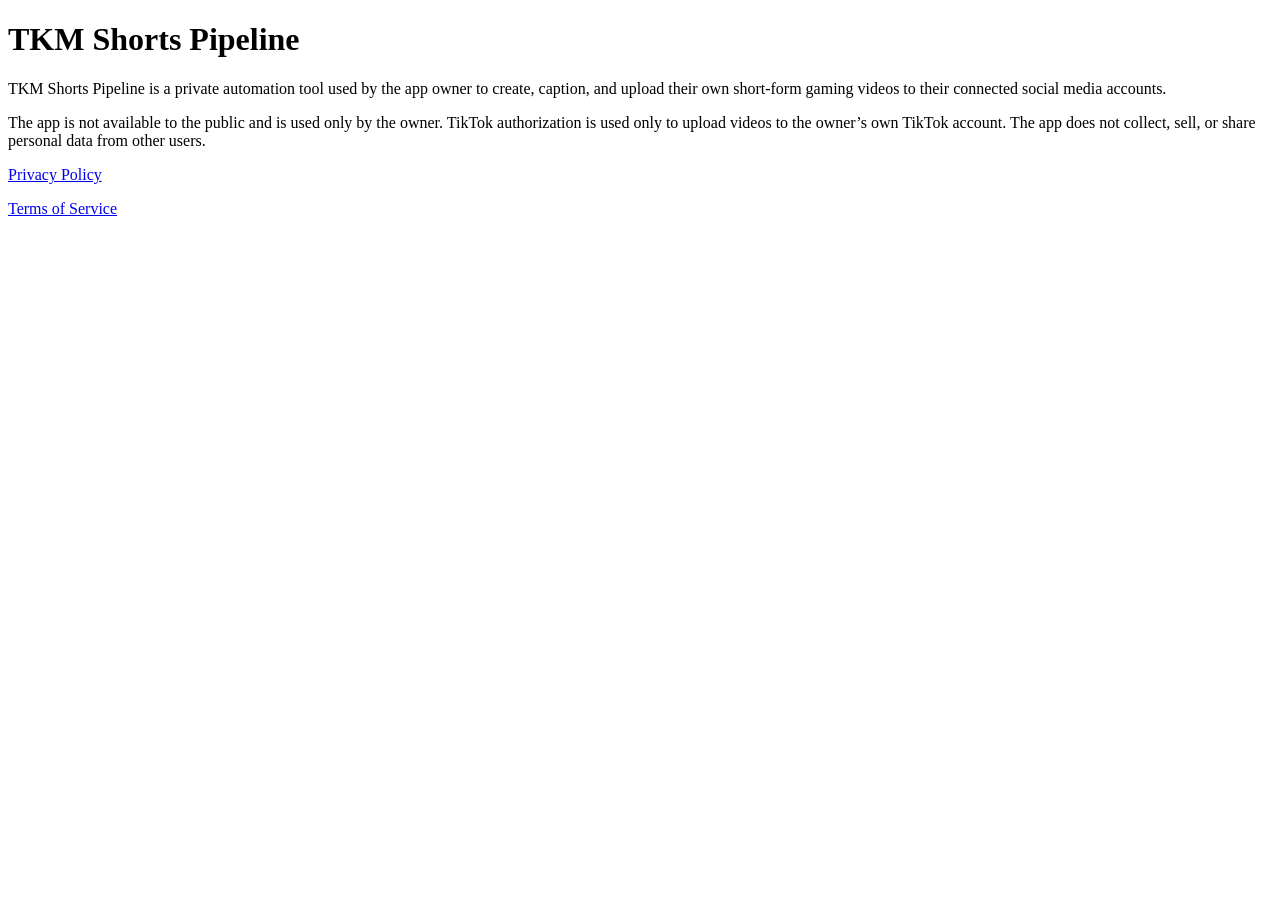
==== index.html @ daf3da97 "Create index.html" ====
<!DOCTYPE html>
<html>
<head>
  <title>TKM Shorts Pipeline</title>
</head>
<body>
  <h1>TKM Shorts Pipeline</h1>
  <p>TKM Shorts Pipeline is a private automation tool used by the app owner to create, caption, and upload their own short-form gaming videos to their connected social media accounts.</p>

  <p>The app is not available to the public and is used only by the owner. TikTok authorization is used only to upload videos to the owner’s own TikTok account. The app does not collect, sell, or share personal data from other users.</p>

  <p><a href="privacy-policy.html">Privacy Policy</a></p>
  <p><a href="terms-of-service.html">Terms of Service</a></p>
</body>
</html>
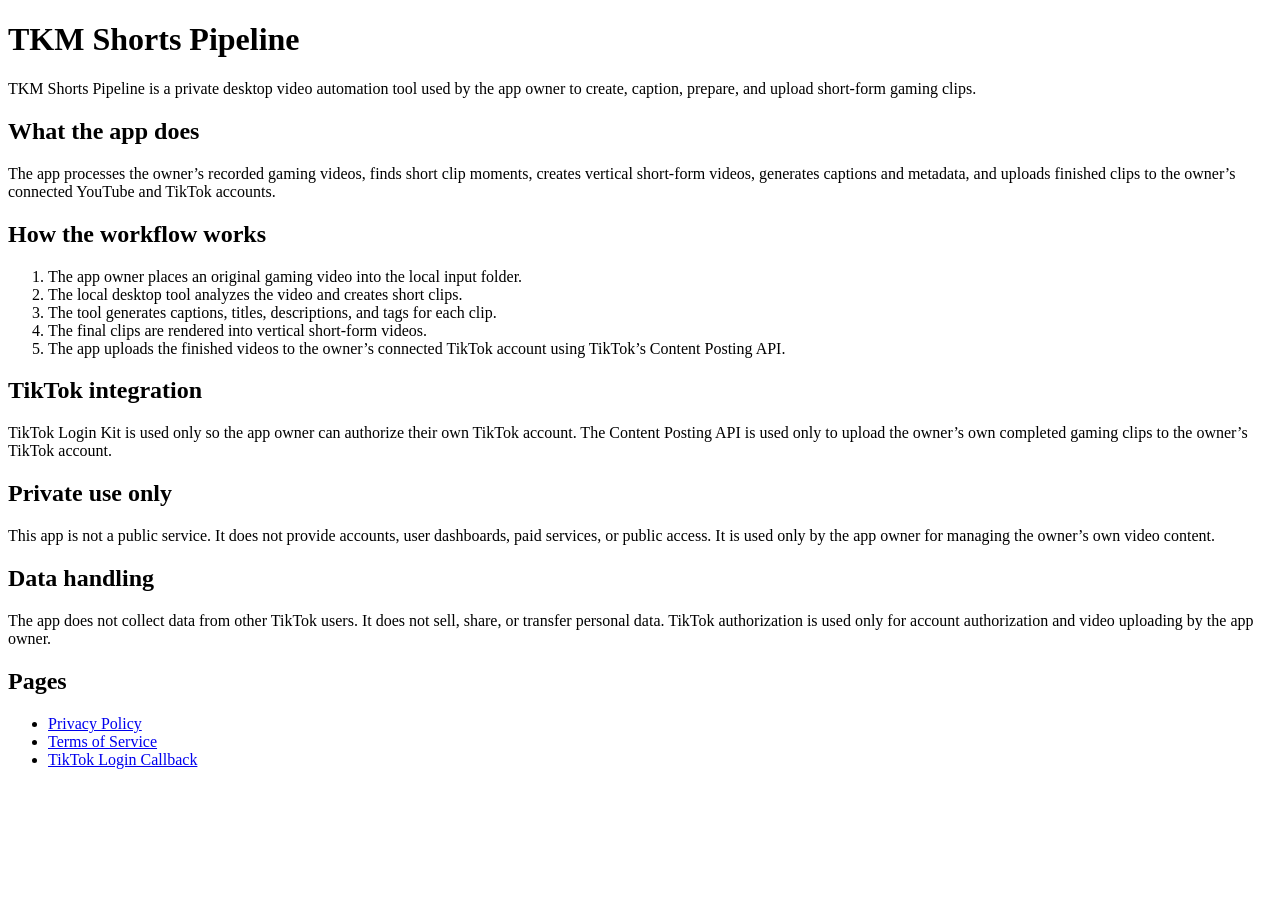
==== commit f1d507c1: "index.html" ====
--- a/index.html
+++ b/index.html
@@ -2,14 +2,58 @@
 <html>
 <head>
   <title>TKM Shorts Pipeline</title>
+  <meta charset="UTF-8">
 </head>
 <body>
   <h1>TKM Shorts Pipeline</h1>
-  <p>TKM Shorts Pipeline is a private automation tool used by the app owner to create, caption, and upload their own short-form gaming videos to their connected social media accounts.</p>
 
-  <p>The app is not available to the public and is used only by the owner. TikTok authorization is used only to upload videos to the owner’s own TikTok account. The app does not collect, sell, or share personal data from other users.</p>
+  <p>
+    TKM Shorts Pipeline is a private desktop video automation tool used by the app owner
+    to create, caption, prepare, and upload short-form gaming clips.
+  </p>
 
-  <p><a href="privacy-policy.html">Privacy Policy</a></p>
-  <p><a href="terms-of-service.html">Terms of Service</a></p>
+  <h2>What the app does</h2>
+  <p>
+    The app processes the owner’s recorded gaming videos, finds short clip moments,
+    creates vertical short-form videos, generates captions and metadata, and uploads
+    finished clips to the owner’s connected YouTube and TikTok accounts.
+  </p>
+
+  <h2>How the workflow works</h2>
+  <ol>
+    <li>The app owner places an original gaming video into the local input folder.</li>
+    <li>The local desktop tool analyzes the video and creates short clips.</li>
+    <li>The tool generates captions, titles, descriptions, and tags for each clip.</li>
+    <li>The final clips are rendered into vertical short-form videos.</li>
+    <li>The app uploads the finished videos to the owner’s connected TikTok account using TikTok’s Content Posting API.</li>
+  </ol>
+
+  <h2>TikTok integration</h2>
+  <p>
+    TikTok Login Kit is used only so the app owner can authorize their own TikTok account.
+    The Content Posting API is used only to upload the owner’s own completed gaming clips
+    to the owner’s TikTok account.
+  </p>
+
+  <h2>Private use only</h2>
+  <p>
+    This app is not a public service. It does not provide accounts, user dashboards,
+    paid services, or public access. It is used only by the app owner for managing
+    the owner’s own video content.
+  </p>
+
+  <h2>Data handling</h2>
+  <p>
+    The app does not collect data from other TikTok users. It does not sell, share,
+    or transfer personal data. TikTok authorization is used only for account authorization
+    and video uploading by the app owner.
+  </p>
+
+  <h2>Pages</h2>
+  <ul>
+    <li><a href="privacy-policy.html">Privacy Policy</a></li>
+    <li><a href="terms-of-service.html">Terms of Service</a></li>
+    <li><a href="callback.html">TikTok Login Callback</a></li>
+  </ul>
 </body>
 </html>
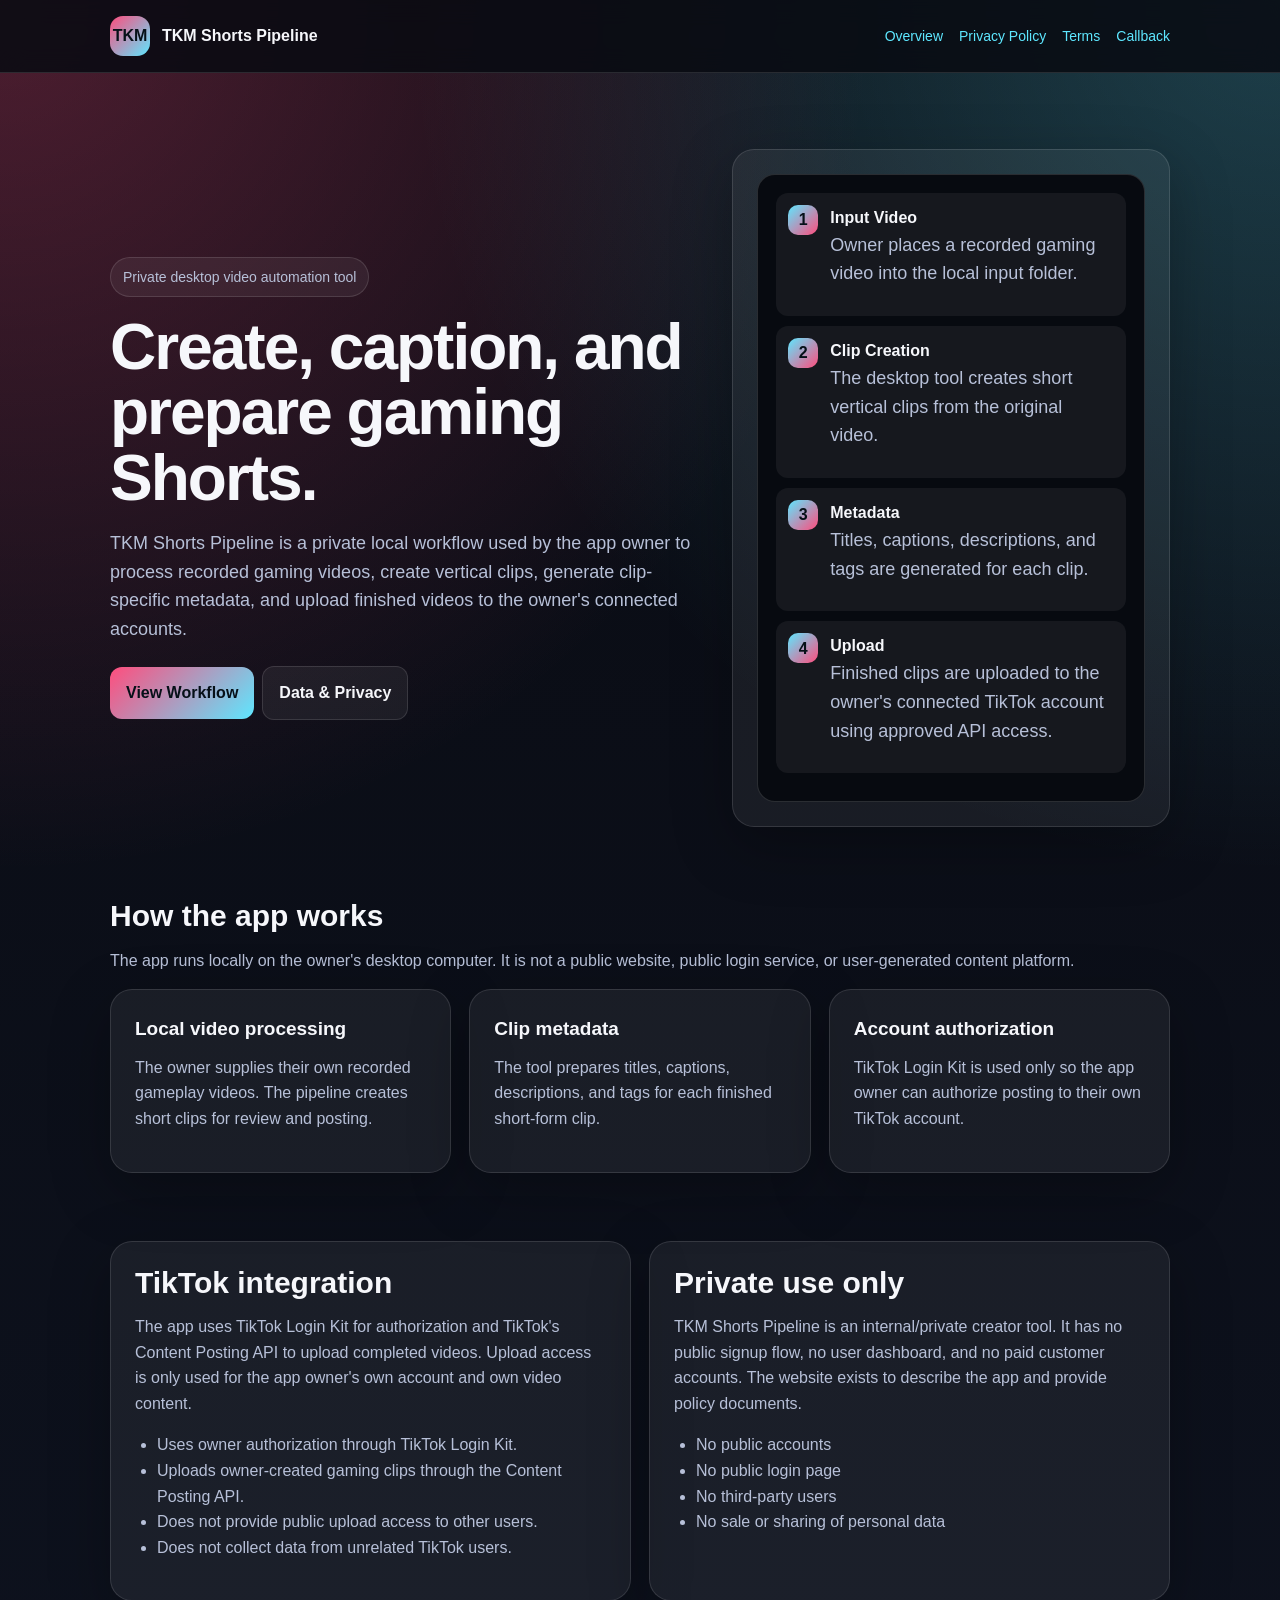
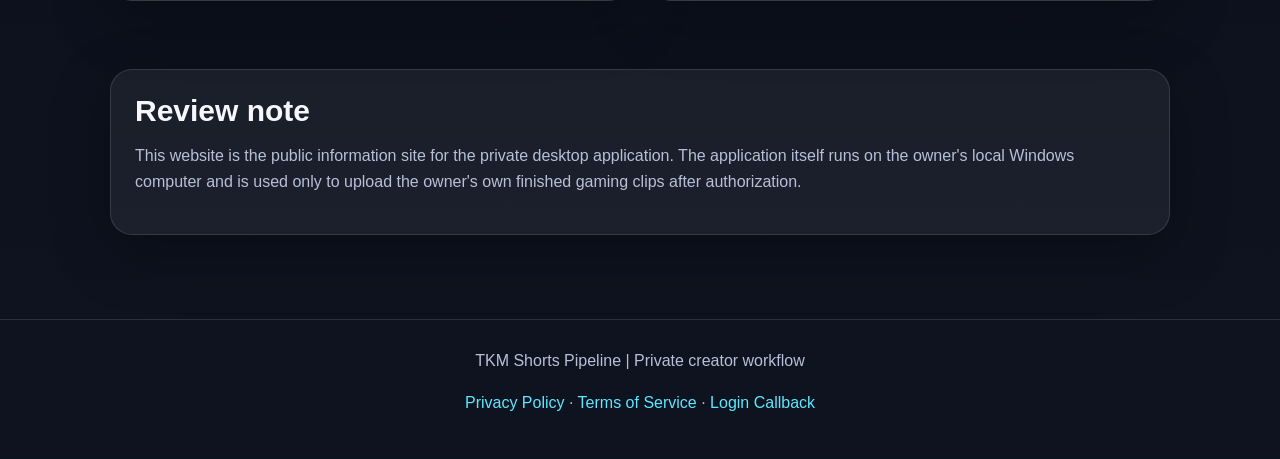
==== commit 8249f58a: "Add files via upload" ====
--- a/index.html
+++ b/index.html
@@ -1,59 +1,7 @@
-<!DOCTYPE html>
-<html>
-<head>
-  <title>TKM Shorts Pipeline</title>
-  <meta charset="UTF-8">
-</head>
-<body>
-  <h1>TKM Shorts Pipeline</h1>
-
-  <p>
-    TKM Shorts Pipeline is a private desktop video automation tool used by the app owner
-    to create, caption, prepare, and upload short-form gaming clips.
-  </p>
-
-  <h2>What the app does</h2>
-  <p>
-    The app processes the owner’s recorded gaming videos, finds short clip moments,
-    creates vertical short-form videos, generates captions and metadata, and uploads
-    finished clips to the owner’s connected YouTube and TikTok accounts.
-  </p>
-
-  <h2>How the workflow works</h2>
-  <ol>
-    <li>The app owner places an original gaming video into the local input folder.</li>
-    <li>The local desktop tool analyzes the video and creates short clips.</li>
-    <li>The tool generates captions, titles, descriptions, and tags for each clip.</li>
-    <li>The final clips are rendered into vertical short-form videos.</li>
-    <li>The app uploads the finished videos to the owner’s connected TikTok account using TikTok’s Content Posting API.</li>
-  </ol>
-
-  <h2>TikTok integration</h2>
-  <p>
-    TikTok Login Kit is used only so the app owner can authorize their own TikTok account.
-    The Content Posting API is used only to upload the owner’s own completed gaming clips
-    to the owner’s TikTok account.
-  </p>
-
-  <h2>Private use only</h2>
-  <p>
-    This app is not a public service. It does not provide accounts, user dashboards,
-    paid services, or public access. It is used only by the app owner for managing
-    the owner’s own video content.
-  </p>
-
-  <h2>Data handling</h2>
-  <p>
-    The app does not collect data from other TikTok users. It does not sell, share,
-    or transfer personal data. TikTok authorization is used only for account authorization
-    and video uploading by the app owner.
-  </p>
-
-  <h2>Pages</h2>
-  <ul>
-    <li><a href="privacy-policy.html">Privacy Policy</a></li>
-    <li><a href="terms-of-service.html">Terms of Service</a></li>
-    <li><a href="callback.html">TikTok Login Callback</a></li>
-  </ul>
-</body>
-</html>
+<!DOCTYPE html><html lang="en"><head><meta charset="UTF-8"><meta name="viewport" content="width=device-width, initial-scale=1.0"><title>TKM Shorts Pipeline</title><meta name="description" content="Private desktop workflow for creating, captioning, and uploading short-form gaming clips."><link rel="stylesheet" href="style.css"></head><body><nav class="nav"><div class="nav-inner"><div class="brand"><div class="logo">TKM</div><span>TKM Shorts Pipeline</span></div><div class="nav-links"><a href="index.html">Overview</a><a href="privacy-policy.html">Privacy Policy</a><a href="terms-of-service.html">Terms</a><a href="callback.html">Callback</a></div></div></nav>
+<main class="hero"><section><div class="badge">Private desktop video automation tool</div><h1>Create, caption, and prepare gaming Shorts.</h1><p>TKM Shorts Pipeline is a private local workflow used by the app owner to process recorded gaming videos, create vertical clips, generate clip-specific metadata, and upload finished videos to the owner's connected accounts.</p><a class="button primary" href="#workflow">View Workflow</a><a class="button secondary" href="privacy-policy.html">Data & Privacy</a></section>
+<aside class="visual-card"><div class="screen"><div class="pipeline-step"><div class="step-num">1</div><div><strong>Input Video</strong><p>Owner places a recorded gaming video into the local input folder.</p></div></div><div class="pipeline-step"><div class="step-num">2</div><div><strong>Clip Creation</strong><p>The desktop tool creates short vertical clips from the original video.</p></div></div><div class="pipeline-step"><div class="step-num">3</div><div><strong>Metadata</strong><p>Titles, captions, descriptions, and tags are generated for each clip.</p></div></div><div class="pipeline-step"><div class="step-num">4</div><div><strong>Upload</strong><p>Finished clips are uploaded to the owner's connected TikTok account using approved API access.</p></div></div></div></aside></main>
+<section class="section" id="workflow"><h2>How the app works</h2><p>The app runs locally on the owner's desktop computer. It is not a public website, public login service, or user-generated content platform.</p><div class="grid"><div class="card"><h3>Local video processing</h3><p>The owner supplies their own recorded gameplay videos. The pipeline creates short clips for review and posting.</p></div><div class="card"><h3>Clip metadata</h3><p>The tool prepares titles, captions, descriptions, and tags for each finished short-form clip.</p></div><div class="card"><h3>Account authorization</h3><p>TikTok Login Kit is used only so the app owner can authorize posting to their own TikTok account.</p></div></div></section>
+<section class="section"><div class="two-col"><div class="card"><h2>TikTok integration</h2><p>The app uses TikTok Login Kit for authorization and TikTok's Content Posting API to upload completed videos. Upload access is only used for the app owner's own account and own video content.</p><ul><li>Uses owner authorization through TikTok Login Kit.</li><li>Uploads owner-created gaming clips through the Content Posting API.</li><li>Does not provide public upload access to other users.</li><li>Does not collect data from unrelated TikTok users.</li></ul></div><div class="card"><h2>Private use only</h2><p>TKM Shorts Pipeline is an internal/private creator tool. It has no public signup flow, no user dashboard, and no paid customer accounts. The website exists to describe the app and provide policy documents.</p><ul><li>No public accounts</li><li>No public login page</li><li>No third-party users</li><li>No sale or sharing of personal data</li></ul></div></div></section>
+<section class="section"><div class="notice"><h2>Review note</h2><p>This website is the public information site for the private desktop application. The application itself runs on the owner's local Windows computer and is used only to upload the owner's own finished gaming clips after authorization.</p></div></section>
+<footer class="footer"><p>TKM Shorts Pipeline | Private creator workflow</p><p><a href="privacy-policy.html">Privacy Policy</a> · <a href="terms-of-service.html">Terms of Service</a> · <a href="callback.html">Login Callback</a></p></footer></body></html>
--- a/style.css
+++ b/style.css
@@ -0,0 +1,13 @@
+:root{--bg:#090b12;--panel:#121827;--text:#f6f7fb;--muted:#b7c0d8;--accent:#5ee7ff;--accent2:#ff4d7d;--line:rgba(255,255,255,.12)}
+*{box-sizing:border-box}body{margin:0;font-family:Arial,Helvetica,sans-serif;background:radial-gradient(circle at top left,rgba(255,77,125,.28),transparent 36%),radial-gradient(circle at top right,rgba(94,231,255,.24),transparent 36%),linear-gradient(180deg,#090b12,#0e1320);color:var(--text);line-height:1.6}
+a{color:var(--accent);text-decoration:none}a:hover{text-decoration:underline}.nav{border-bottom:1px solid var(--line);background:rgba(9,11,18,.86);position:sticky;top:0;z-index:10;backdrop-filter:blur(12px)}
+.nav-inner{max-width:1100px;margin:auto;padding:16px 20px;display:flex;justify-content:space-between;gap:18px;align-items:center}.brand{display:flex;align-items:center;gap:12px;font-weight:800}.logo{width:40px;height:40px;border-radius:13px;background:linear-gradient(135deg,var(--accent2),var(--accent));display:grid;place-items:center;color:#061018;font-weight:900}
+.nav-links{display:flex;gap:16px;flex-wrap:wrap;font-size:14px}.hero{max-width:1100px;margin:auto;padding:76px 20px 38px;display:grid;grid-template-columns:1.15fr .85fr;gap:30px;align-items:center}
+.badge{display:inline-flex;border:1px solid var(--line);background:rgba(255,255,255,.06);color:var(--muted);border-radius:999px;padding:8px 12px;font-size:14px;margin-bottom:18px}
+h1{font-size:clamp(36px,6vw,64px);line-height:1.02;margin:0 0 18px;letter-spacing:-2px}h2{font-size:30px;line-height:1.15;margin:0 0 14px}h3{margin:0 0 10px;font-size:19px}p,li{color:var(--muted)}p{margin:0 0 16px}.hero p{font-size:18px}
+.button{display:inline-block;border-radius:12px;padding:13px 16px;font-weight:700;margin:6px 8px 0 0}.primary{background:linear-gradient(135deg,var(--accent2),var(--accent));color:#061018}.secondary{border:1px solid var(--line);color:var(--text);background:rgba(255,255,255,.06)}
+.visual-card,.card,.page-card,.notice{border:1px solid var(--line);background:rgba(255,255,255,.06);border-radius:22px;padding:24px;box-shadow:0 18px 60px rgba(0,0,0,.28)}
+.screen{background:#070a10;border:1px solid rgba(255,255,255,.14);border-radius:18px;padding:18px}.pipeline-step{display:flex;gap:12px;padding:12px;margin-bottom:10px;border-radius:12px;background:rgba(255,255,255,.06)}.step-num{min-width:30px;height:30px;border-radius:10px;background:linear-gradient(135deg,var(--accent),var(--accent2));display:grid;place-items:center;color:#061018;font-weight:900}
+.section{max-width:1100px;margin:auto;padding:34px 20px}.grid{display:grid;grid-template-columns:repeat(3,1fr);gap:18px}.two-col{display:grid;grid-template-columns:1fr 1fr;gap:18px}.page{max-width:900px;margin:auto;padding:60px 20px}.footer{border-top:1px solid var(--line);margin-top:50px;padding:28px 20px;text-align:center;color:var(--muted)}
+code{background:rgba(255,255,255,.08);border:1px solid var(--line);border-radius:8px;padding:2px 6px;color:var(--accent)}ul,ol{padding-left:22px}
+@media(max-width:800px){.hero,.grid,.two-col{grid-template-columns:1fr}.nav-inner{align-items:flex-start;flex-direction:column}}
